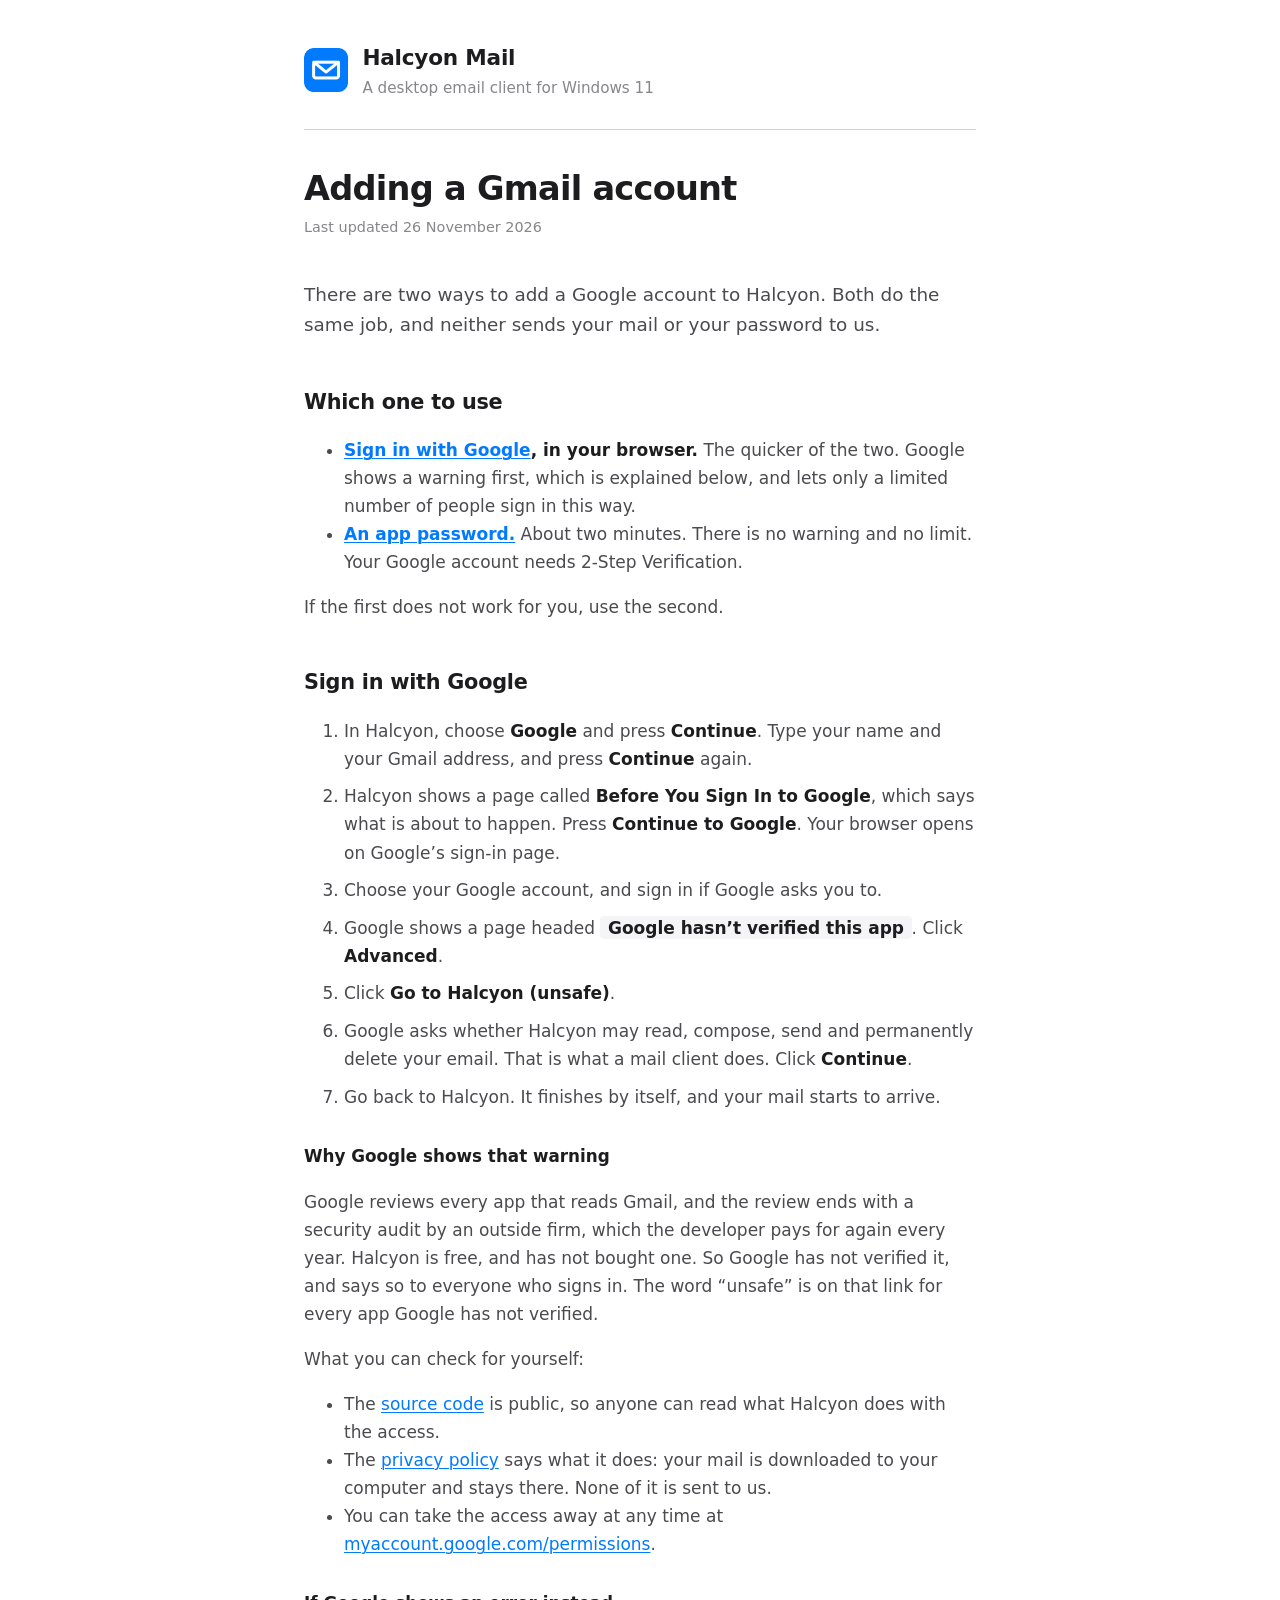
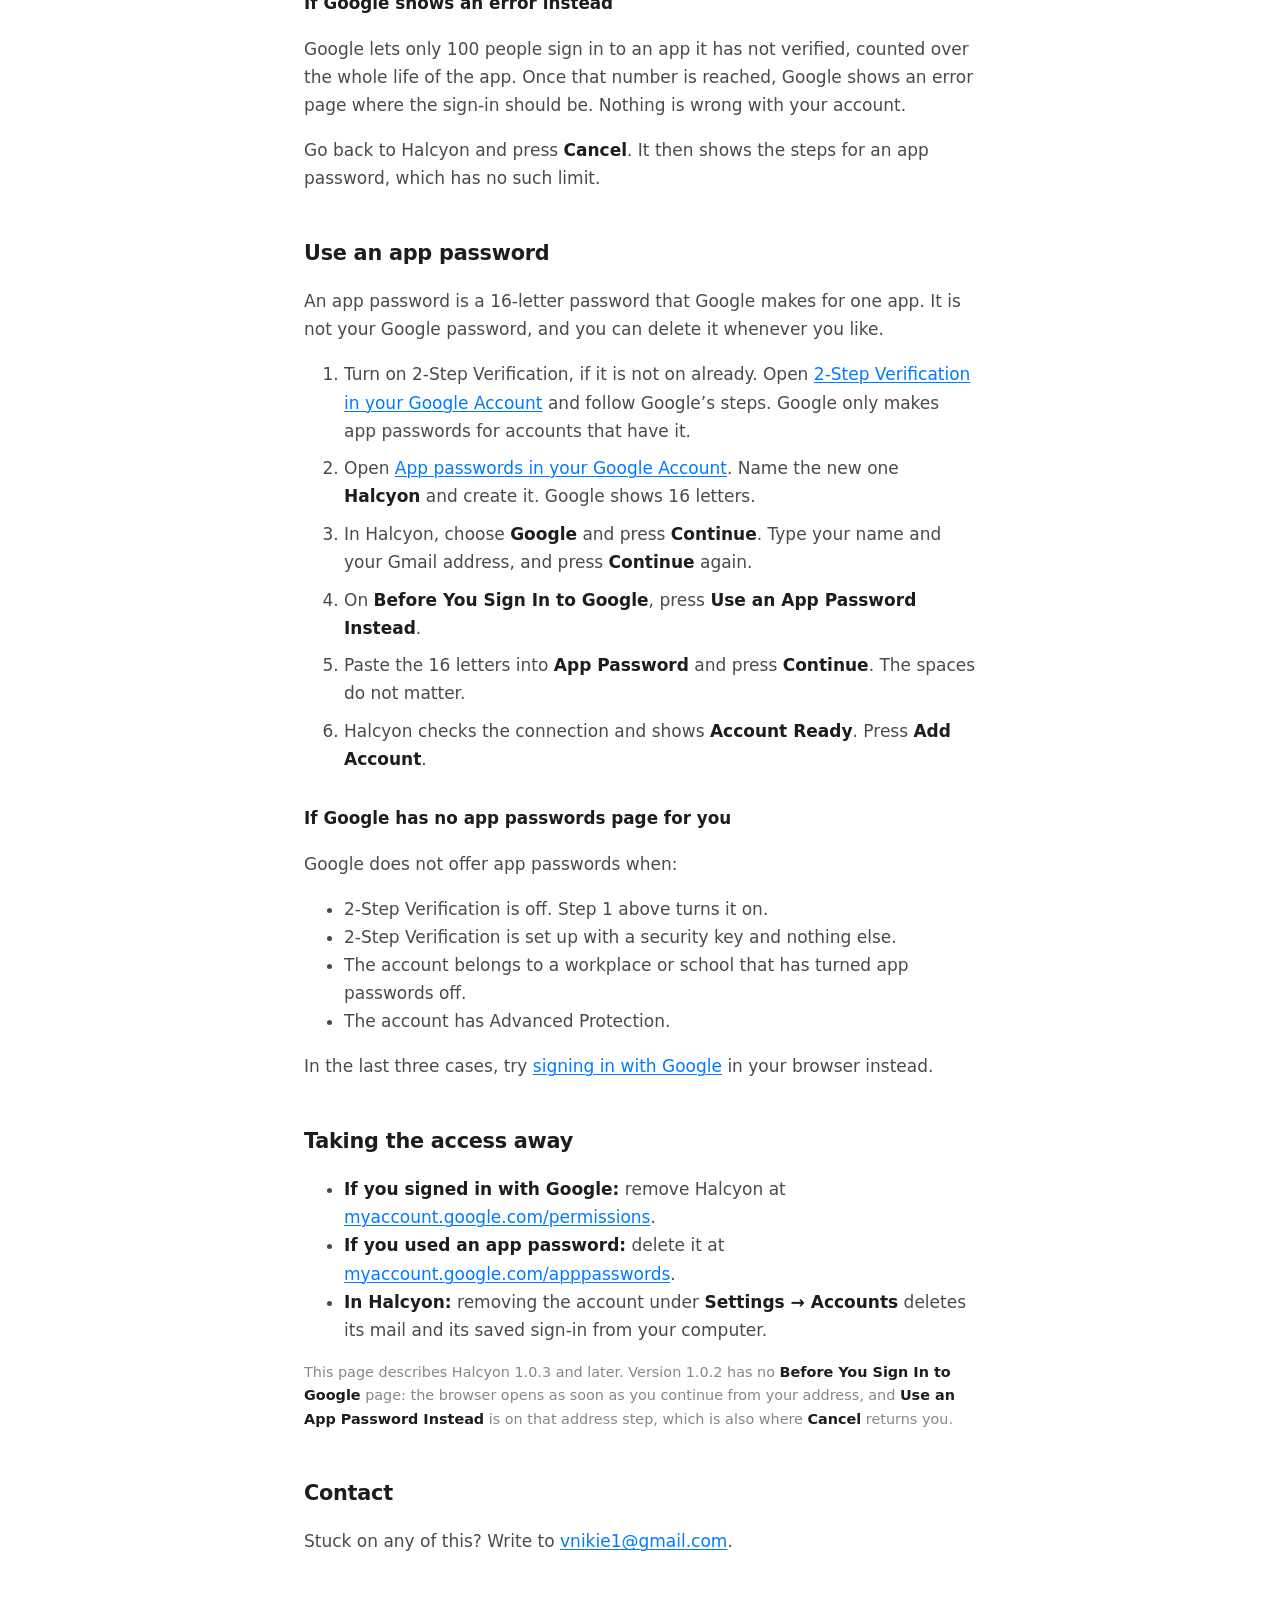
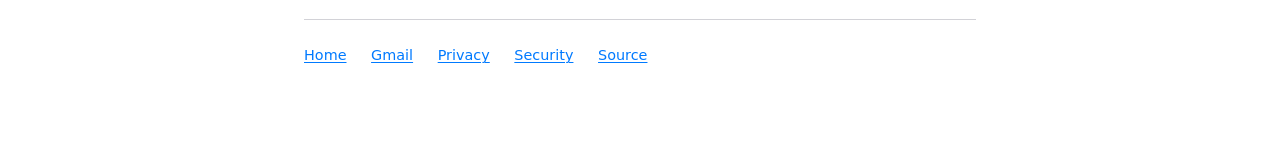
==== gmail.html @ 10b6f78b "Adding a Gmail account: the two ways in, and what Google's warning means A page for the app to point" ====
<!doctype html>
<html lang="en-GB">
  <head>
    <meta charset="utf-8" />
    <meta name="viewport" content="width=device-width, initial-scale=1" />
    <title>Adding a Gmail account — Halcyon Mail</title>
    <meta
      name="description"
      content="The two ways to add a Google account to Halcyon Mail: signing in with Google in your browser, and an app password. What Google's warning means and what to press."
    />
    <link rel="icon" href="icon.png" />
    <link rel="stylesheet" href="style.css" />
  </head>
  <body>
    <div class="wrap">
      <header>
        <img src="icon.png" alt="" />
        <div>
          <div class="name"><a href="./" style="color: inherit; text-decoration: none">Halcyon Mail</a></div>
          <div class="tag">A desktop email client for Windows 11</div>
        </div>
      </header>

      <h1>Adding a Gmail account</h1>
      <p class="stamp">Last updated 26 November 2026</p>

      <p class="lede">
        There are two ways to add a Google account to Halcyon. Both do the same job, and neither
        sends your mail or your password to us.
      </p>

      <h2>Which one to use</h2>

      <ul>
        <li>
          <strong><a href="#browser">Sign in with Google</a>, in your browser.</strong> The quicker
          of the two. Google shows a warning first, which is explained below, and lets only a
          limited number of people sign in this way.
        </li>
        <li>
          <strong><a href="#app-password">An app password.</a></strong> About two minutes. There is
          no warning and no limit. Your Google account needs 2-Step Verification.
        </li>
      </ul>

      <p>If the first does not work for you, use the second.</p>

      <h2 id="browser">Sign in with Google</h2>

      <ol class="steps">
        <li>
          In Halcyon, choose <strong>Google</strong> and press <strong>Continue</strong>. Type your
          name and your Gmail address, and press <strong>Continue</strong> again.
        </li>
        <li>
          Halcyon shows a page called <strong>Before You Sign In to Google</strong>, which says what
          is about to happen. Press <strong>Continue to Google</strong>. Your browser opens on
          Google&rsquo;s sign-in page.
        </li>
        <li>Choose your Google account, and sign in if Google asks you to.</li>
        <li>
          Google shows a page headed <span class="shown">Google hasn&rsquo;t verified this app</span>.
          Click <strong>Advanced</strong>.
        </li>
        <li>Click <strong>Go to Halcyon (unsafe)</strong>.</li>
        <li>
          Google asks whether Halcyon may read, compose, send and permanently delete your email.
          That is what a mail client does. Click <strong>Continue</strong>.
        </li>
        <li>Go back to Halcyon. It finishes by itself, and your mail starts to arrive.</li>
      </ol>

      <h3 id="warning">Why Google shows that warning</h3>

      <p>
        Google reviews every app that reads Gmail, and the review ends with a security audit by an
        outside firm, which the developer pays for again every year. Halcyon is free, and has
        not bought one. So Google has not verified it, and says so to everyone who
        signs in. The word &ldquo;unsafe&rdquo; is on that link for every app Google has not
        verified.
      </p>

      <p>What you can check for yourself:</p>

      <ul>
        <li>
          The <a href="https://github.com/vnikie1/MailBox">source code</a> is public, so anyone can
          read what Halcyon does with the access.
        </li>
        <li>
          The <a href="privacy.html#google">privacy policy</a> says what it does: your mail is
          downloaded to your computer and stays there. None of it is sent to us.
        </li>
        <li>
          You can take the access away at any time at
          <a href="https://myaccount.google.com/permissions">myaccount.google.com/permissions</a>.
        </li>
      </ul>

      <h3 id="error">If Google shows an error instead</h3>

      <p>
        Google lets only 100 people sign in to an app it has not verified, counted over the whole
        life of the app. Once that number is reached, Google shows an error page where the sign-in
        should be. Nothing is wrong with your account.
      </p>

      <p>
        Go back to Halcyon and press <strong>Cancel</strong>. It then shows the steps for an app
        password, which has no such limit.
      </p>

      <h2 id="app-password">Use an app password</h2>

      <p>
        An app password is a 16-letter password that Google makes for one app. It is not your Google
        password, and you can delete it whenever you like.
      </p>

      <ol class="steps">
        <li>
          Turn on 2-Step Verification, if it is not on already. Open
          <a href="https://myaccount.google.com/signinoptions/twosv">2-Step Verification in your
          Google Account</a> and follow Google&rsquo;s steps. Google only makes app passwords for
          accounts that have it.
        </li>
        <li>
          Open
          <a href="https://myaccount.google.com/apppasswords">App passwords in your Google
          Account</a>. Name the new one <strong>Halcyon</strong> and create it. Google shows 16
          letters.
        </li>
        <li>
          In Halcyon, choose <strong>Google</strong> and press <strong>Continue</strong>. Type your
          name and your Gmail address, and press <strong>Continue</strong> again.
        </li>
        <li>
          On <strong>Before You Sign In to Google</strong>, press
          <strong>Use an App Password Instead</strong>.
        </li>
        <li>
          Paste the 16 letters into <strong>App Password</strong> and press
          <strong>Continue</strong>. The spaces do not matter.
        </li>
        <li>
          Halcyon checks the connection and shows <strong>Account Ready</strong>. Press
          <strong>Add Account</strong>.
        </li>
      </ol>

      <h3 id="unavailable">If Google has no app passwords page for you</h3>

      <p>Google does not offer app passwords when:</p>

      <ul>
        <li>2-Step Verification is off. Step 1 above turns it on.</li>
        <li>2-Step Verification is set up with a security key and nothing else.</li>
        <li>The account belongs to a workplace or school that has turned app passwords off.</li>
        <li>The account has Advanced Protection.</li>
      </ul>

      <p>
        In the last three cases, try <a href="#browser">signing in with Google</a> in your browser
        instead.
      </p>

      <h2 id="remove">Taking the access away</h2>

      <ul>
        <li>
          <strong>If you signed in with Google:</strong> remove Halcyon at
          <a href="https://myaccount.google.com/permissions">myaccount.google.com/permissions</a>.
        </li>
        <li>
          <strong>If you used an app password:</strong> delete it at
          <a href="https://myaccount.google.com/apppasswords">myaccount.google.com/apppasswords</a>.
        </li>
        <li>
          <strong>In Halcyon:</strong> removing the account under
          <strong>Settings &rarr; Accounts</strong> deletes its mail and its saved sign-in from your
          computer.
        </li>
      </ul>

      <p class="stamp">
        This page describes Halcyon 1.0.3 and later. Version 1.0.2 has no
        <strong>Before You Sign In to Google</strong> page: the browser opens as soon as you
        continue from your address, and <strong>Use an App Password Instead</strong> is on that
        address step, which is also where <strong>Cancel</strong> returns you.
      </p>

      <h2>Contact</h2>

      <p>
        Stuck on any of this? Write to
        <a href="mailto:vnikie1@gmail.com">vnikie1@gmail.com</a>.
      </p>

      <footer>
        <a href="./">Home</a>
        <a href="gmail.html">Gmail</a>
        <a href="privacy.html">Privacy</a>
        <a href="security.html">Security</a>
        <a href="https://github.com/vnikie1/MailBox">Source</a>
      </footer>
    </div>
  </body>
</html>
---- style.css ----
/* Halcyon Mail — the small site behind the app's required links.
 *
 * One stylesheet, no framework, no fonts to download, no scripts at all. The Microsoft Store
 * requires a privacy policy at a live URL, and a page that has to load three third-party things
 * before it renders is a page that eventually 404s during certification.
 */

:root {
  --accent: #007aff;
  --ink: #1d1d1f;
  --ink-2: #4a4a4f;
  --ink-3: #86868b;
  --bg: #ffffff;
  --bg-2: #f5f5f7;
  --rule: #d2d2d7;
  --measure: 42rem;
}

@media (prefers-color-scheme: dark) {
  :root {
    --accent: #0a84ff;
    --ink: #f5f5f7;
    --ink-2: #c7c7cc;
    --ink-3: #8e8e93;
    --bg: #161618;
    --bg-2: #1f1f22;
    --rule: #38383c;
  }
}

* {
  box-sizing: border-box;
}

body {
  margin: 0;
  padding: 0 1.5rem 6rem;
  color: var(--ink);
  background: var(--bg);
  font-family:
    -apple-system, BlinkMacSystemFont, 'Segoe UI Variable Text', 'Segoe UI', system-ui, sans-serif;
  font-size: 17px;
  line-height: 1.65;
  -webkit-font-smoothing: antialiased;
}

.wrap {
  max-width: var(--measure);
  margin: 0 auto;
}

header {
  display: flex;
  gap: 0.9rem;
  align-items: center;
  padding: 2.5rem 0 1.75rem;
  margin-bottom: 2.5rem;
  border-bottom: 1px solid var(--rule);
}

header img {
  width: 44px;
  height: 44px;
}

header .name {
  font-size: 1.35rem;
  font-weight: 600;
  letter-spacing: -0.01em;
}

header .tag {
  color: var(--ink-3);
  font-size: 0.95rem;
}

h1 {
  margin: 0 0 0.5rem;
  font-size: 2.1rem;
  font-weight: 650;
  line-height: 1.15;
  letter-spacing: -0.022em;
}

h2 {
  margin: 2.75rem 0 0.75rem;
  font-size: 1.3rem;
  font-weight: 600;
  letter-spacing: -0.012em;
}

h3 {
  margin: 2rem 0 0.5rem;
  font-size: 1.05rem;
  font-weight: 600;
}

.lede {
  margin-bottom: 2rem;
  color: var(--ink-2);
  font-size: 1.15rem;
}

.stamp {
  margin: 0 0 2.5rem;
  color: var(--ink-3);
  font-size: 0.9rem;
}

p,
li {
  color: var(--ink-2);
}

strong {
  color: var(--ink);
  font-weight: 600;
}

a {
  color: var(--accent);
  text-decoration-thickness: 1px;
  text-underline-offset: 2px;
}

/* The one thing a reader should be able to find in five seconds. */
.headline {
  padding: 1.25rem 1.4rem;
  margin: 2rem 0;
  background: var(--bg-2);
  border-left: 3px solid var(--accent);
  border-radius: 0 8px 8px 0;
}

.headline p {
  margin: 0;
  color: var(--ink);
}

table {
  width: 100%;
  margin: 1.25rem 0 2rem;
  border-collapse: collapse;
  font-size: 0.95rem;
}

th,
td {
  padding: 0.6rem 0.8rem 0.6rem 0;
  color: var(--ink-2);
  text-align: left;
  vertical-align: top;
  border-bottom: 1px solid var(--rule);
}

th {
  color: var(--ink);
  font-weight: 600;
}

code {
  padding: 0.1em 0.35em;
  font-family: ui-monospace, 'Cascadia Mono', Consolas, monospace;
  font-size: 0.88em;
  background: var(--bg-2);
  border-radius: 4px;
}

/* Words that are on somebody else's screen, quoted so that they are recognised there. */
.shown {
  padding: 0.1em 0.45em;
  color: var(--ink);
  font-weight: 600;
  background: var(--bg-2);
  border-radius: 4px;
}

/* A list of things to do in order. Room between them, since each is a sentence or two. */
.steps li + li {
  margin-top: 0.6rem;
}

/* Wide content must scroll inside itself rather than pushing the page sideways on a phone. */
.scroll {
  overflow-x: auto;
}

footer {
  padding-top: 1.5rem;
  margin-top: 4rem;
  color: var(--ink-3);
  font-size: 0.9rem;
  border-top: 1px solid var(--rule);
}

footer a {
  margin-right: 1.25rem;
}

.cards {
  display: grid;
  grid-template-columns: repeat(auto-fit, minmax(15rem, 1fr));
  gap: 1rem;
  margin: 2rem 0;
}

.card {
  padding: 1.25rem;
  background: var(--bg-2);
  border-radius: 10px;
}

.card h3 {
  margin: 0 0 0.35rem;
}

.card p {
  margin: 0;
  font-size: 0.95rem;
}
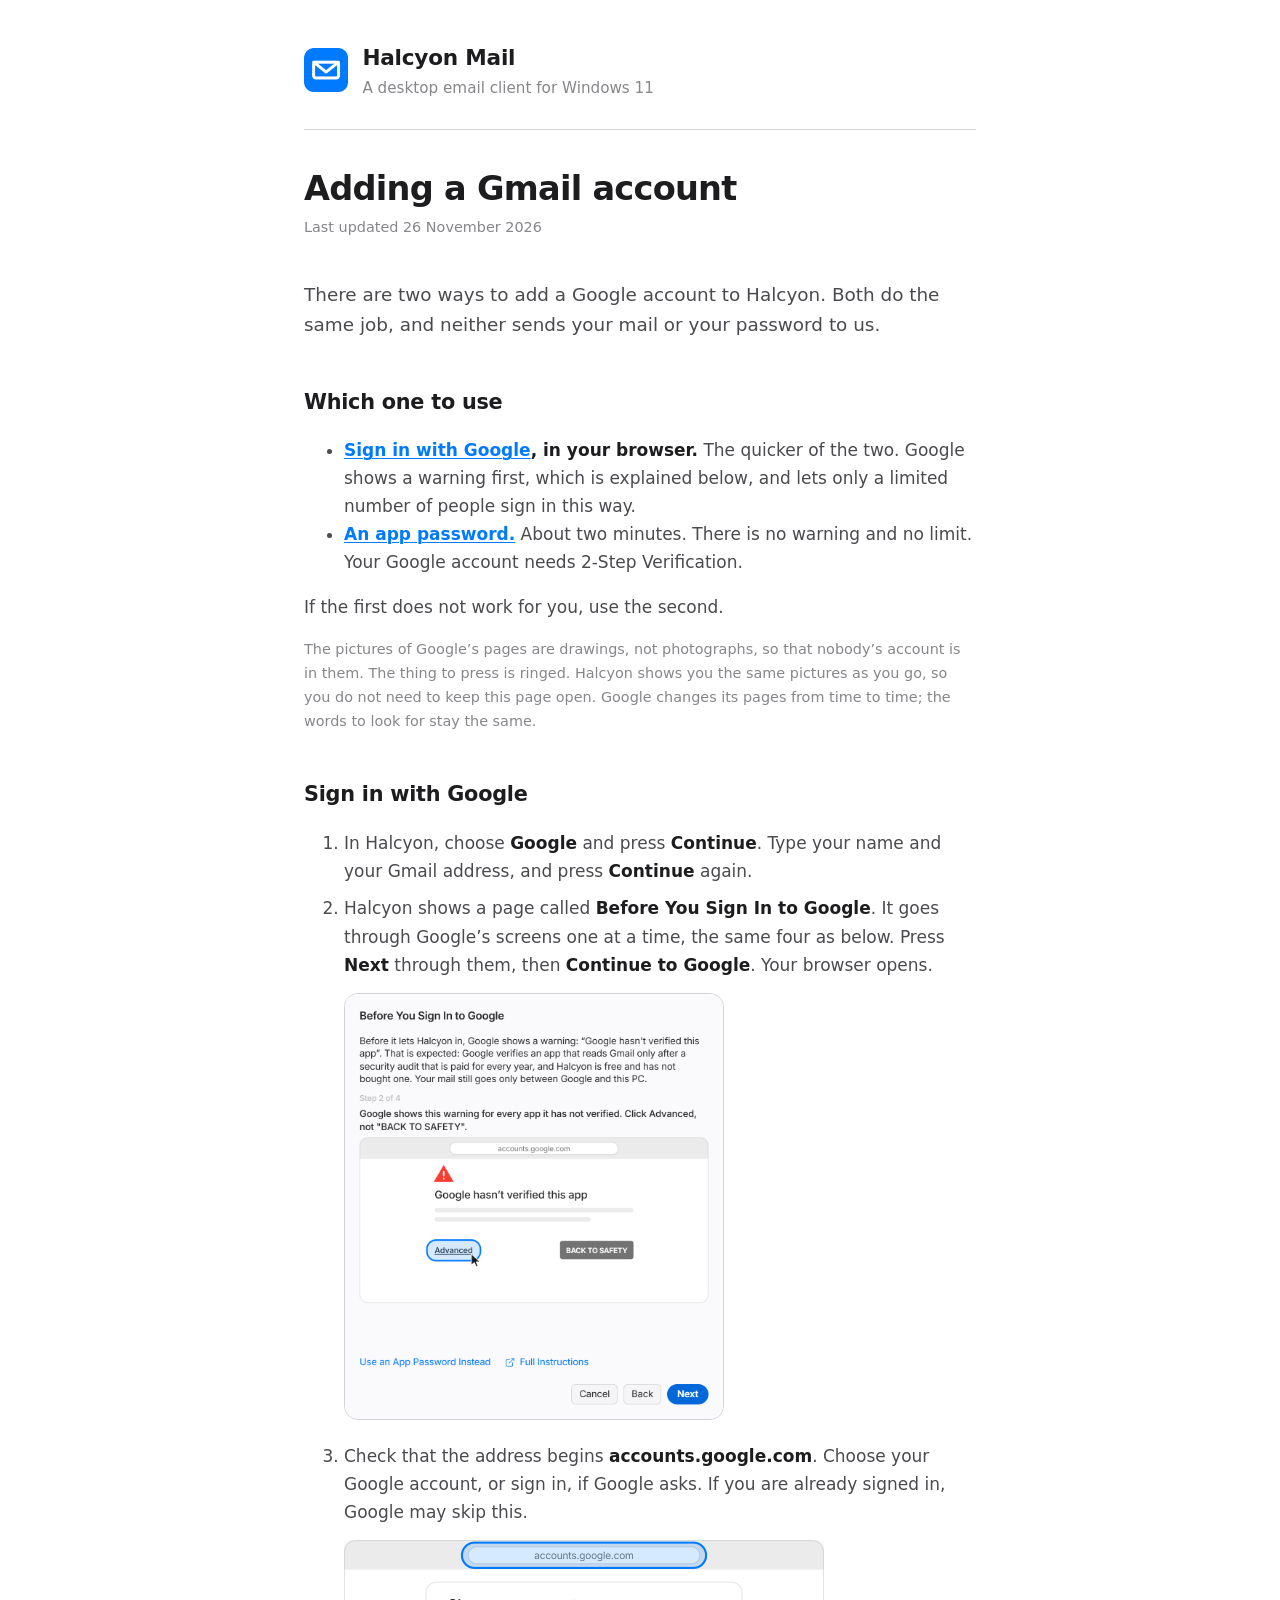
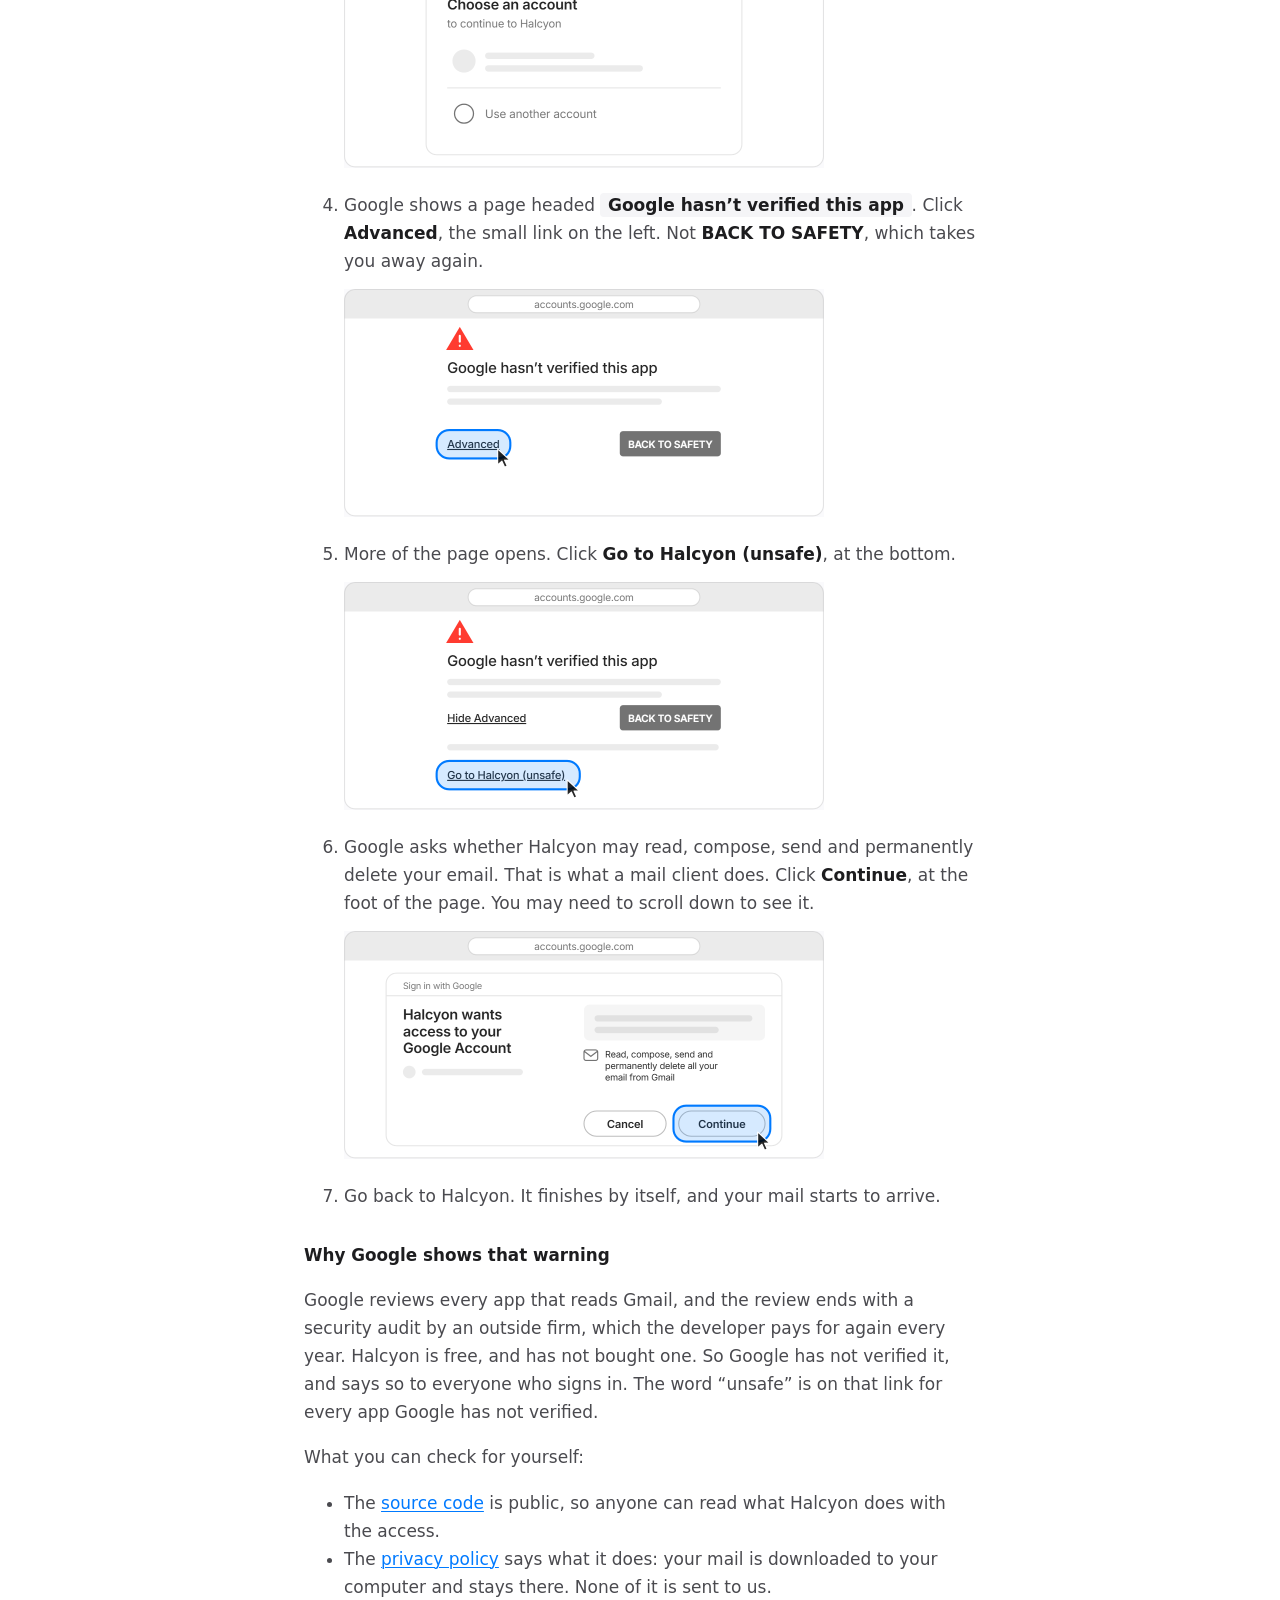
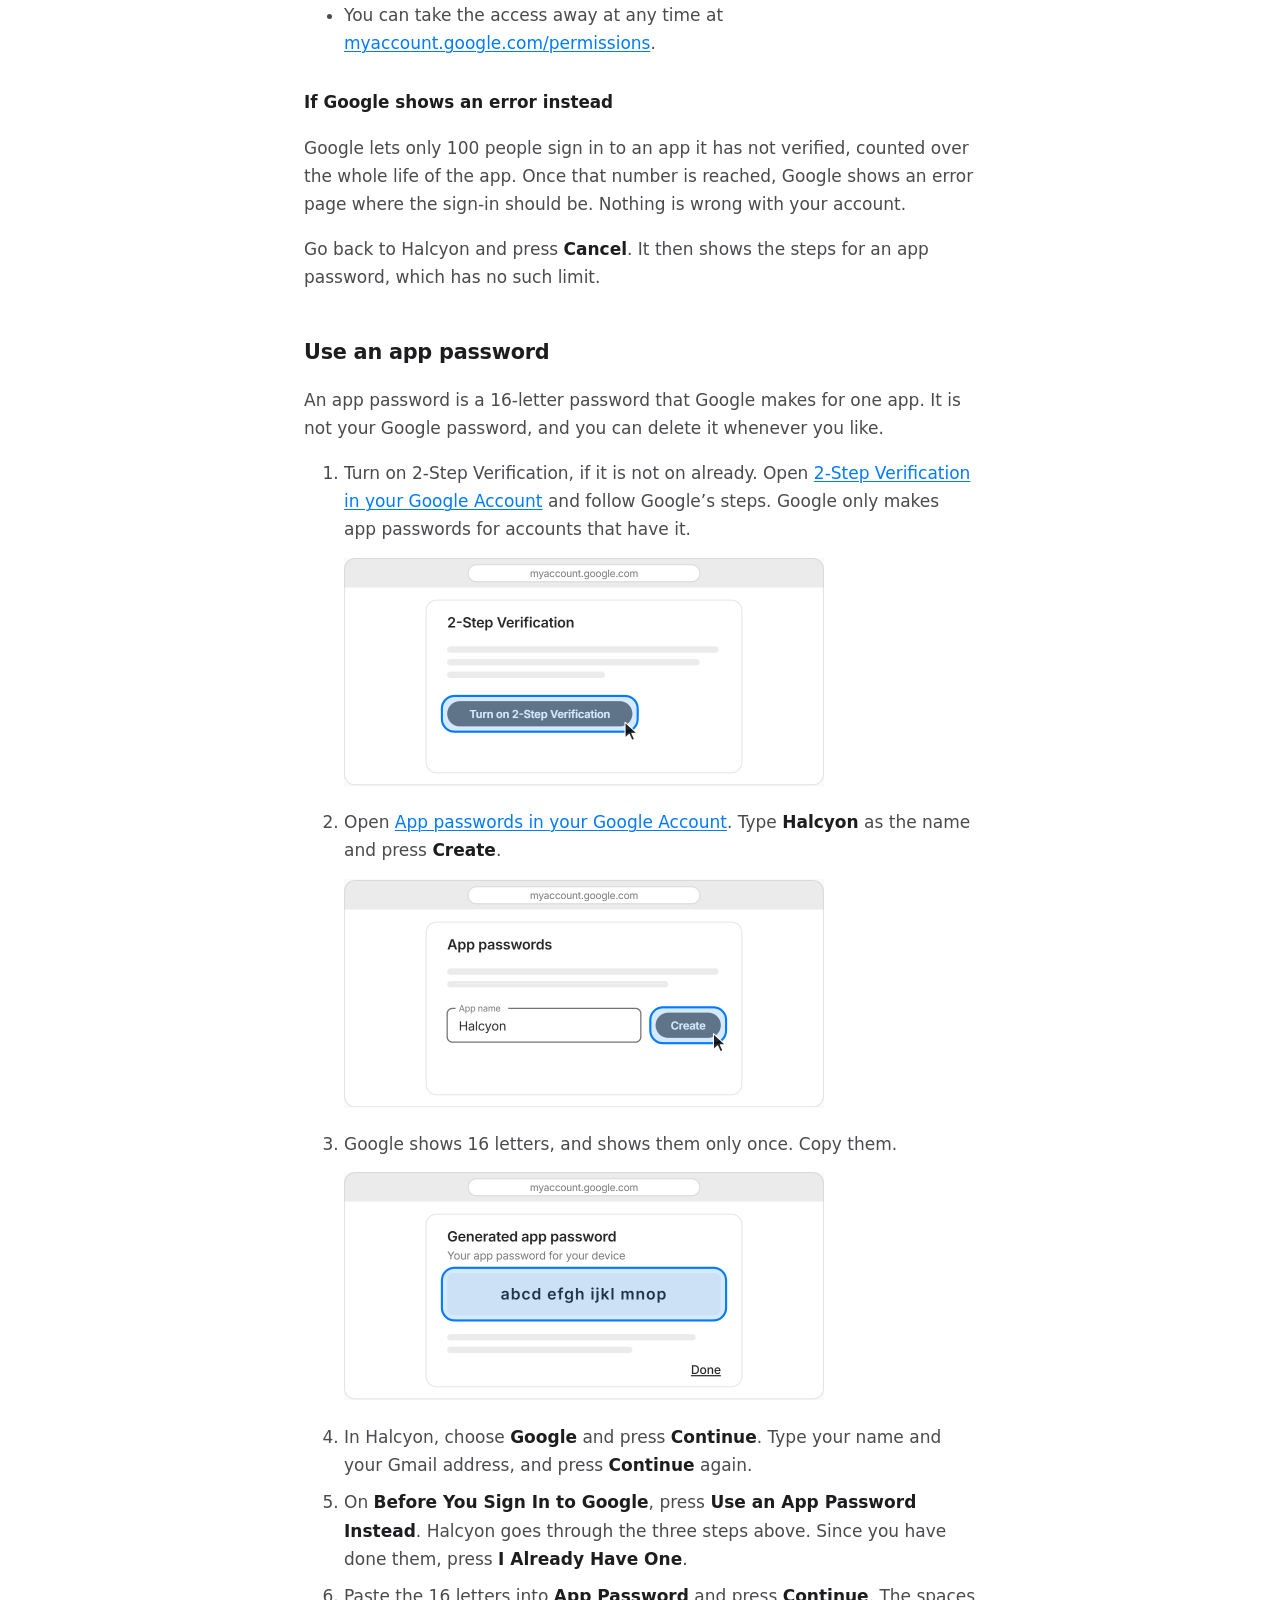
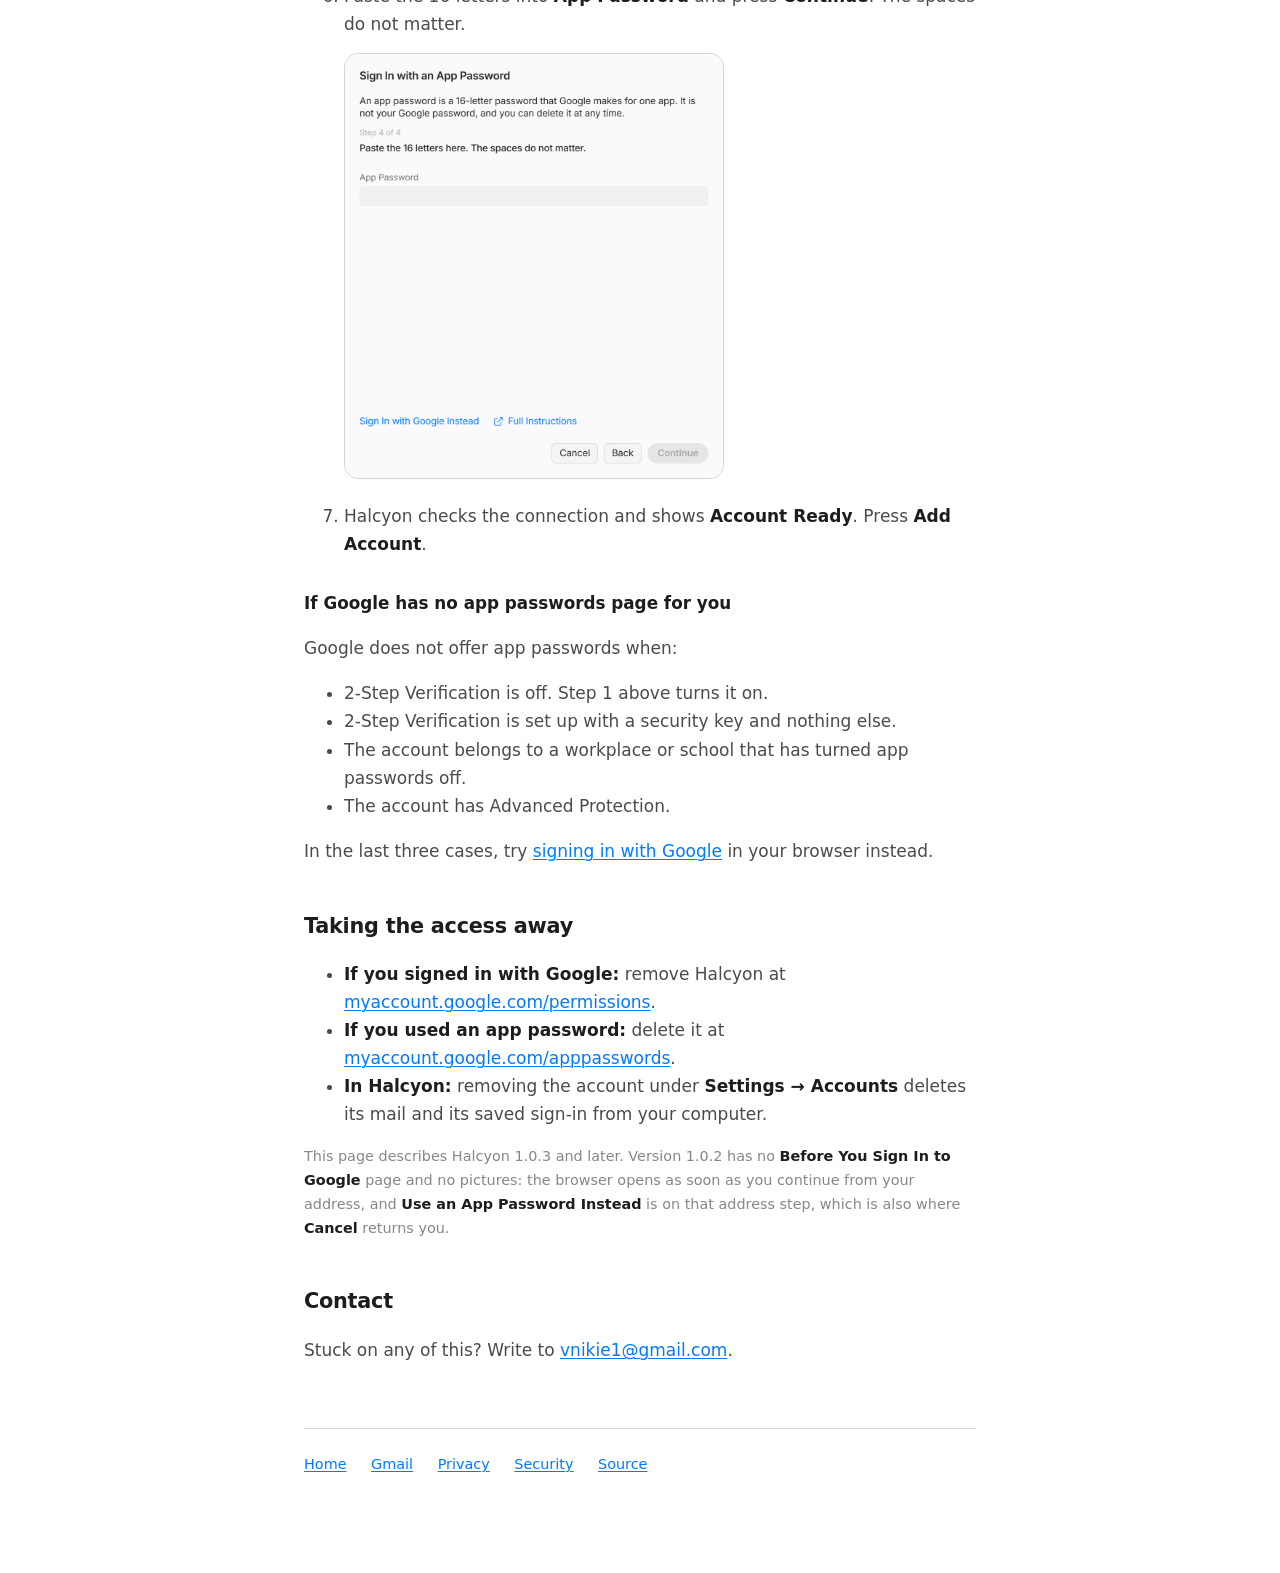
==== commit 27e9a078: "Adding a Gmail account: a picture beside each step Nine of them: Google's four sign-in screens and i" ====
--- a/gmail.html
+++ b/gmail.html
@@ -6,7 +6,7 @@
     <title>Adding a Gmail account — Halcyon Mail</title>
     <meta
       name="description"
-      content="The two ways to add a Google account to Halcyon Mail: signing in with Google in your browser, and an app password. What Google's warning means and what to press."
+      content="The two ways to add a Google account to Halcyon Mail, step by step with pictures: signing in with Google in your browser, and an app password."
     />
     <link rel="icon" href="icon.png" />
     <link rel="stylesheet" href="style.css" />
@@ -45,6 +45,13 @@
 
       <p>If the first does not work for you, use the second.</p>
 
+      <p class="stamp">
+        The pictures of Google&rsquo;s pages are drawings, not photographs, so that nobody&rsquo;s
+        account is in them. The thing to press is ringed. Halcyon shows you the same pictures as you
+        go, so you do not need to keep this page open. Google changes its pages from time to time;
+        the words to look for stay the same.
+      </p>
+
       <h2 id="browser">Sign in with Google</h2>
 
       <ol class="steps">
@@ -53,19 +60,77 @@
           name and your Gmail address, and press <strong>Continue</strong> again.
         </li>
         <li>
-          Halcyon shows a page called <strong>Before You Sign In to Google</strong>, which says what
-          is about to happen. Press <strong>Continue to Google</strong>. Your browser opens on
-          Google&rsquo;s sign-in page.
-        </li>
-        <li>Choose your Google account, and sign in if Google asks you to.</li>
+          Halcyon shows a page called <strong>Before You Sign In to Google</strong>. It goes through
+          Google&rsquo;s screens one at a time, the same four as below. Press
+          <strong>Next</strong> through them, then <strong>Continue to Google</strong>. Your browser
+          opens.
+          <picture>
+            <source srcset="img/halcyon-before-you-sign-in-dark.png" media="(prefers-color-scheme: dark)" />
+            <img
+              class="shot sheet"
+              src="img/halcyon-before-you-sign-in-light.png"
+              width="1040" height="1168"
+              loading="lazy"
+              alt="Halcyon&rsquo;s page Before You Sign In to Google, on step 2 of 4, showing a drawing of Google&rsquo;s warning with the Advanced link ringed. Next is at the bottom right."
+            />
+          </picture>
+        </li>
+        <li>
+          Check that the address begins <strong>accounts.google.com</strong>. Choose your Google
+          account, or sign in, if Google asks. If you are already signed in, Google may skip this.
+          <picture>
+            <source srcset="img/google-account-dark.png" media="(prefers-color-scheme: dark)" />
+            <img
+              class="shot screen"
+              src="img/google-account-light.png"
+              width="960" height="456"
+              loading="lazy"
+              alt="A browser on accounts.google.com, with the address ringed. The page reads Choose an account, to continue to Halcyon."
+            />
+          </picture>
+        </li>
         <li>
           Google shows a page headed <span class="shown">Google hasn&rsquo;t verified this app</span>.
-          Click <strong>Advanced</strong>.
-        </li>
-        <li>Click <strong>Go to Halcyon (unsafe)</strong>.</li>
+          Click <strong>Advanced</strong>, the small link on the left. Not
+          <strong>BACK TO SAFETY</strong>, which takes you away again.
+          <picture>
+            <source srcset="img/google-warning-dark.png" media="(prefers-color-scheme: dark)" />
+            <img
+              class="shot screen"
+              src="img/google-warning-light.png"
+              width="960" height="456"
+              loading="lazy"
+              alt="Google&rsquo;s page headed Google hasn&rsquo;t verified this app, under a red warning sign. The small Advanced link at the bottom left is ringed. BACK TO SAFETY is a button on the right."
+            />
+          </picture>
+        </li>
+        <li>
+          More of the page opens. Click <strong>Go to Halcyon (unsafe)</strong>, at the bottom.
+          <picture>
+            <source srcset="img/google-advanced-dark.png" media="(prefers-color-scheme: dark)" />
+            <img
+              class="shot screen"
+              src="img/google-advanced-light.png"
+              width="960" height="456"
+              loading="lazy"
+              alt="The same page with Advanced open. The link Go to Halcyon (unsafe), at the bottom left, is ringed."
+            />
+          </picture>
+        </li>
         <li>
           Google asks whether Halcyon may read, compose, send and permanently delete your email.
-          That is what a mail client does. Click <strong>Continue</strong>.
+          That is what a mail client does. Click <strong>Continue</strong>, at the foot of the
+          page. You may need to scroll down to see it.
+          <picture>
+            <source srcset="img/google-consent-dark.png" media="(prefers-color-scheme: dark)" />
+            <img
+              class="shot screen"
+              src="img/google-consent-light.png"
+              width="960" height="456"
+              loading="lazy"
+              alt="Google&rsquo;s page headed Halcyon wants access to your Google Account. On the right it lists Read, compose, send and permanently delete all your email from Gmail. Of the two buttons at the foot, Cancel and Continue, Continue is ringed."
+            />
+          </picture>
         </li>
         <li>Go back to Halcyon. It finishes by itself, and your mail starts to arrive.</li>
       </ol>
@@ -74,10 +139,9 @@
 
       <p>
         Google reviews every app that reads Gmail, and the review ends with a security audit by an
-        outside firm, which the developer pays for again every year. Halcyon is free, and has
-        not bought one. So Google has not verified it, and says so to everyone who
-        signs in. The word &ldquo;unsafe&rdquo; is on that link for every app Google has not
-        verified.
+        outside firm, which the developer pays for again every year. Halcyon is free, and has not
+        bought one. So Google has not verified it, and says so to everyone who signs in. The word
+        &ldquo;unsafe&rdquo; is on that link for every app Google has not verified.
       </p>
 
       <p>What you can check for yourself:</p>
@@ -123,12 +187,44 @@
           <a href="https://myaccount.google.com/signinoptions/twosv">2-Step Verification in your
           Google Account</a> and follow Google&rsquo;s steps. Google only makes app passwords for
           accounts that have it.
+          <picture>
+            <source srcset="img/google-two-step-dark.png" media="(prefers-color-scheme: dark)" />
+            <img
+              class="shot screen"
+              src="img/google-two-step-light.png"
+              width="960" height="456"
+              loading="lazy"
+              alt="Google&rsquo;s 2-Step Verification page on myaccount.google.com. The button Turn on 2-Step Verification is ringed."
+            />
+          </picture>
         </li>
         <li>
           Open
           <a href="https://myaccount.google.com/apppasswords">App passwords in your Google
-          Account</a>. Name the new one <strong>Halcyon</strong> and create it. Google shows 16
-          letters.
+          Account</a>. Type <strong>Halcyon</strong> as the name and press <strong>Create</strong>.
+          <picture>
+            <source srcset="img/google-app-password-create-dark.png" media="(prefers-color-scheme: dark)" />
+            <img
+              class="shot screen"
+              src="img/google-app-password-create-light.png"
+              width="960" height="456"
+              loading="lazy"
+              alt="Google&rsquo;s App passwords page. The App name box holds the word Halcyon, and the Create button beside it is ringed."
+            />
+          </picture>
+        </li>
+        <li>
+          Google shows 16 letters, and shows them only once. Copy them.
+          <picture>
+            <source srcset="img/google-app-password-shown-dark.png" media="(prefers-color-scheme: dark)" />
+            <img
+              class="shot screen"
+              src="img/google-app-password-shown-light.png"
+              width="960" height="456"
+              loading="lazy"
+              alt="Google&rsquo;s box headed Generated app password. Sixteen letters in four groups are ringed: abcd efgh ijkl mnop, which is an example."
+            />
+          </picture>
         </li>
         <li>
           In Halcyon, choose <strong>Google</strong> and press <strong>Continue</strong>. Type your
@@ -136,11 +232,22 @@
         </li>
         <li>
           On <strong>Before You Sign In to Google</strong>, press
-          <strong>Use an App Password Instead</strong>.
+          <strong>Use an App Password Instead</strong>. Halcyon goes through the three steps above.
+          Since you have done them, press <strong>I Already Have One</strong>.
         </li>
         <li>
           Paste the 16 letters into <strong>App Password</strong> and press
           <strong>Continue</strong>. The spaces do not matter.
+          <picture>
+            <source srcset="img/halcyon-app-password-dark.png" media="(prefers-color-scheme: dark)" />
+            <img
+              class="shot sheet"
+              src="img/halcyon-app-password-light.png"
+              width="1040" height="1168"
+              loading="lazy"
+              alt="Halcyon&rsquo;s page Sign In with an App Password, on its last step: Paste the 16 letters here, above a box labelled App Password. Continue is at the bottom right."
+            />
+          </picture>
         </li>
         <li>
           Halcyon checks the connection and shows <strong>Account Ready</strong>. Press
@@ -184,9 +291,9 @@
 
       <p class="stamp">
         This page describes Halcyon 1.0.3 and later. Version 1.0.2 has no
-        <strong>Before You Sign In to Google</strong> page: the browser opens as soon as you
-        continue from your address, and <strong>Use an App Password Instead</strong> is on that
-        address step, which is also where <strong>Cancel</strong> returns you.
+        <strong>Before You Sign In to Google</strong> page and no pictures: the browser opens as
+        soon as you continue from your address, and <strong>Use an App Password Instead</strong> is
+        on that address step, which is also where <strong>Cancel</strong> returns you.
       </p>
 
       <h2>Contact</h2>
--- a/style.css
+++ b/style.css
@@ -180,6 +180,28 @@
   margin-top: 0.6rem;
 }
 
+/* A picture of the screen a step is about, under the step. Drawn at twice this size, so it is
+   sharp on any display, and never wider than the column on a phone. */
+.shot {
+  display: block;
+  width: 100%;
+  height: auto;
+  margin: 0.9rem 0 1.4rem;
+}
+
+/* One of Google's pages: the size it has in Halcyon itself. */
+.shot.screen {
+  max-width: 480px;
+}
+
+/* A whole step of Halcyon's assistant, which is taller than it is wide. Smaller, so that it
+   does not push the step after it off the screen. */
+.shot.sheet {
+  max-width: 380px;
+  border: 1px solid var(--rule);
+  border-radius: 14px;
+}
+
 /* Wide content must scroll inside itself rather than pushing the page sideways on a phone. */
 .scroll {
   overflow-x: auto;
